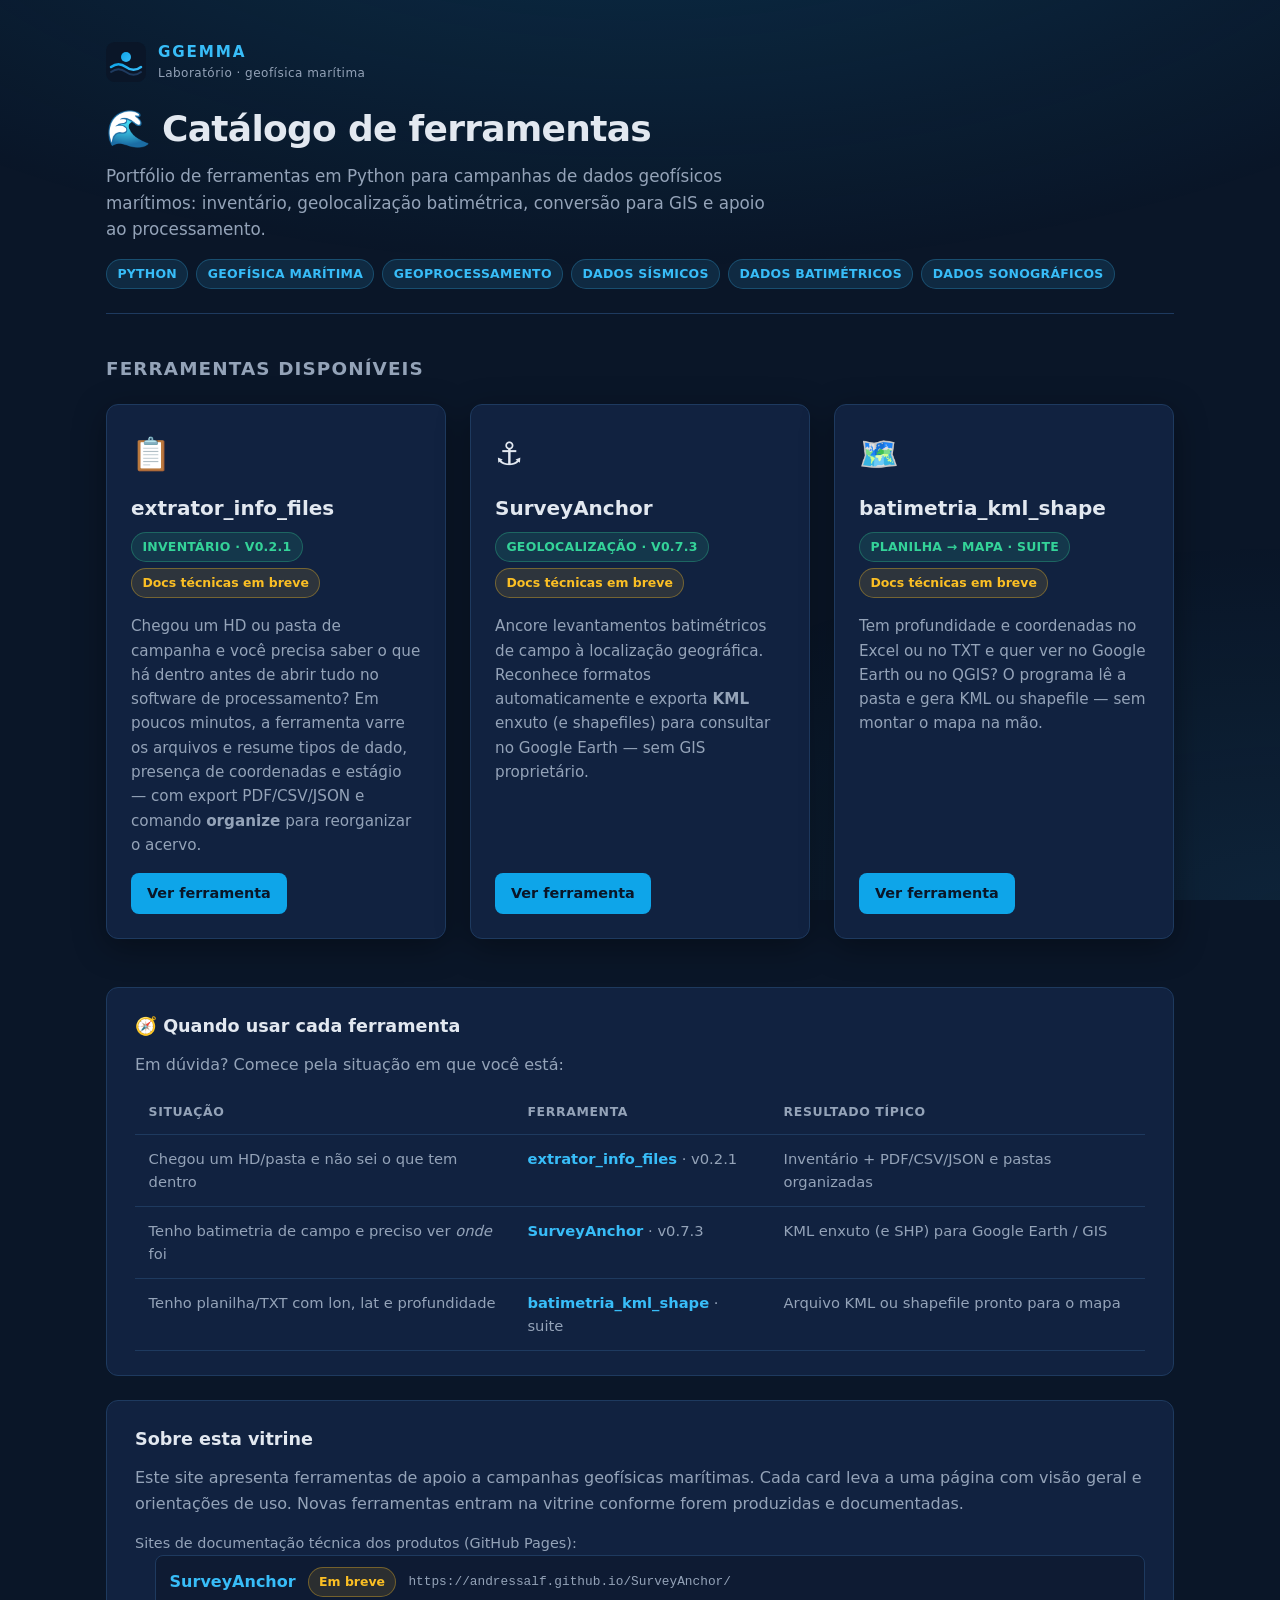
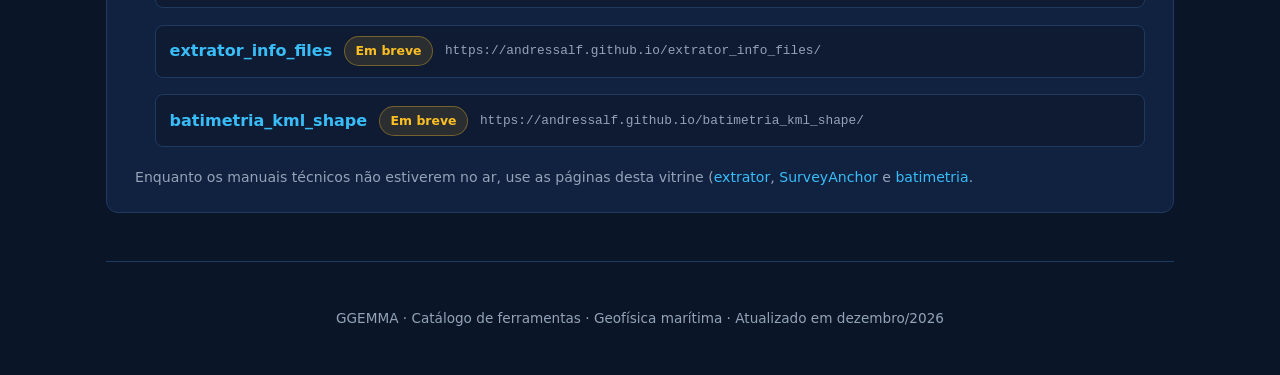
==== docs/index.html @ 1e9aba33 "implementação de prioridades" ====
<!DOCTYPE html>
<html lang="pt-BR">
<head>
  <meta charset="UTF-8">
  <meta name="viewport" content="width=device-width, initial-scale=1.0">
  <meta name="description" content="GGEMMA — catálogo de ferramentas Python para geofísica e batimetria marítima.">
  <title>GGEMMA — Catálogo de ferramentas</title>
  <link rel="icon" href="assets/favicon.svg" type="image/svg+xml">
  <meta property="og:type" content="website">
  <meta property="og:locale" content="pt_BR">
  <meta property="og:title" content="GGEMMA — Catálogo de ferramentas">
  <meta property="og:description" content="Vitrine de ferramentas Python do laboratório GGEMMA para inventário, batimetria e geoprocessamento marítimo.">
  <meta property="og:url" content="https://andressalf.github.io/ggemma_projects/">
  <meta property="og:image" content="https://andressalf.github.io/ggemma_projects/assets/og-card.svg">
  <meta name="twitter:card" content="summary_large_image">
  <link rel="stylesheet" href="assets/style.css">
</head>
<body>
  <div class="container">
    <header class="site-header">
      <div class="brand-row">
        <img class="brand-mark" src="assets/favicon.svg" alt="" width="40" height="40">
        <p class="brand-label">GGEMMA<span>Laboratório · geofísica marítima</span></p>
      </div>
      <h1>🌊 Catálogo de ferramentas</h1>
      <p class="tagline">
        Portfólio de ferramentas em Python para campanhas de dados geofísicos marítimos:
        inventário, geolocalização batimétrica, conversão para GIS e apoio ao processamento.
      </p>
      <div class="badge-row">
        <span class="badge">Python</span>
        <span class="badge">Geofísica marítima</span>
        <span class="badge">Geoprocessamento</span>
        <span class="badge">Dados Sísmicos</span>
        <span class="badge">Dados Batimétricos</span>
        <span class="badge">Dados Sonográficos</span>
      </div>
    </header>

    <main>
      <h2 class="section-title">Ferramentas disponíveis</h2>

      <div class="product-grid">
        <article class="product-card">
          <div class="icon">📋</div>
          <h2>extrator_info_files</h2>
          <div class="meta">
            <span class="badge live">Inventário · v0.2.1</span>
            <span class="badge soon">Docs técnicas em breve</span>
          </div>
          <p>
            Chegou um HD ou pasta de campanha e você precisa saber o que há dentro
            antes de abrir tudo no software de processamento? Em poucos minutos, a
            ferramenta varre os arquivos e resume tipos de dado, presença de
            coordenadas e estágio — com export PDF/CSV/JSON e comando
            <strong>organize</strong> para reorganizar o acervo.
          </p>
          <div class="card-actions">
            <a class="btn btn-primary" href="extrator.html">Ver ferramenta</a>
          </div>
        </article>

        <article class="product-card">
          <div class="icon">⚓</div>
          <h2>SurveyAnchor</h2>
          <div class="meta">
            <span class="badge live">Geolocalização · v0.7.3</span>
            <span class="badge soon">Docs técnicas em breve</span>
          </div>
          <p>
            Ancore levantamentos batimétricos de campo à localização geográfica.
            Reconhece formatos automaticamente e exporta <strong>KML</strong> enxuto
            (e shapefiles) para consultar no Google Earth — sem GIS proprietário.
          </p>
          <div class="card-actions">
            <a class="btn btn-primary" href="surveyanchor.html">Ver ferramenta</a>
          </div>
        </article>

        <article class="product-card">
          <div class="icon">🗺️</div>
          <h2>batimetria_kml_shape</h2>
          <div class="meta">
            <span class="badge live">Planilha → mapa · suite</span>
            <span class="badge soon">Docs técnicas em breve</span>
          </div>
          <p>
            Tem profundidade e coordenadas no Excel ou no TXT e quer ver no Google Earth
            ou no QGIS? O programa lê a pasta e gera KML ou shapefile — sem montar o
            mapa na mão.
          </p>
          <div class="card-actions">
            <a class="btn btn-primary" href="batimetria.html">Ver ferramenta</a>
          </div>
        </article>
      </div>

      <section class="content-block">
        <h2>🧭 Quando usar cada ferramenta</h2>
        <p style="margin: 0; color: var(--text-muted);">
          Em dúvida? Comece pela situação em que você está:
        </p>
        <div class="guide-table-wrap">
          <table class="guide-table">
            <thead>
              <tr>
                <th>Situação</th>
                <th>Ferramenta</th>
                <th>Resultado típico</th>
              </tr>
            </thead>
            <tbody>
              <tr>
                <td>Chegou um HD/pasta e não sei o que tem dentro</td>
                <td><strong><a href="extrator.html">extrator_info_files</a></strong> · v0.2.1</td>
                <td>Inventário + PDF/CSV/JSON e pastas organizadas</td>
              </tr>
              <tr>
                <td>Tenho batimetria de campo e preciso ver <em>onde</em> foi</td>
                <td><strong><a href="surveyanchor.html">SurveyAnchor</a></strong> · v0.7.3</td>
                <td>KML enxuto (e SHP) para Google Earth / GIS</td>
              </tr>
              <tr>
                <td>Tenho planilha/TXT com lon, lat e profundidade</td>
                <td><strong><a href="batimetria.html">batimetria_kml_shape</a></strong> · suite</td>
                <td>Arquivo KML ou shapefile pronto para o mapa</td>
              </tr>
            </tbody>
          </table>
        </div>
      </section>

      <section class="content-block">
        <h2>Sobre esta vitrine</h2>
        <p style="margin: 0; color: var(--text-muted);">
          Este site apresenta ferramentas de apoio a campanhas geofísicas marítimas.
          Cada card leva a uma página com visão geral e orientações de uso.
          Novas ferramentas entram na vitrine conforme forem produzidas e documentadas.
        </p>
        <p style="margin: 1rem 0 0; color: var(--text-muted); font-size: 0.9rem;">
          Sites de documentação técnica dos produtos (GitHub Pages):
        </p>
        <ul class="doc-links">
          <li>
            <a href="surveyanchor.html">SurveyAnchor</a>
            <span class="badge soon">Em breve</span>
            <span class="doc-url">https://andressalf.github.io/SurveyAnchor/</span>
          </li>
          <li>
            <a href="extrator.html">extrator_info_files</a>
            <span class="badge soon">Em breve</span>
            <span class="doc-url">https://andressalf.github.io/extrator_info_files/</span>
          </li>
          <li>
            <a href="batimetria.html">batimetria_kml_shape</a>
            <span class="badge soon">Em breve</span>
            <span class="doc-url">https://andressalf.github.io/batimetria_kml_shape/</span>
          </li>
        </ul>
        <p class="note-soon">
          Enquanto os manuais técnicos não estiverem no ar, use as páginas desta vitrine
          (<a href="extrator.html">extrator</a>,
          <a href="surveyanchor.html">SurveyAnchor</a> e
          <a href="batimetria.html">batimetria</a>.
        </p>
      </section>
    </main>

    <footer class="site-footer">
      <p>GGEMMA · Catálogo de ferramentas · Geofísica marítima · Atualizado em <time id="last-update"></time></p>
    </footer>
  </div>
  <script src="assets/last-update.js"></script>
</body>
</html>
---- docs/assets/style.css ----
:root {
  --bg-deep: #0a1628;
  --bg-card: #112240;
  --bg-card-hover: #1a3358;
  --accent: #38bdf8;
  --accent-soft: #0ea5e9;
  --text: #e2e8f0;
  --text-muted: #94a3b8;
  --border: #1e3a5f;
  --success: #34d399;
  --radius: 12px;
  --shadow: 0 8px 32px rgba(0, 0, 0, 0.35);
  --font: "Segoe UI", system-ui, -apple-system, sans-serif;
}

*,
*::before,
*::after {
  box-sizing: border-box;
}

html {
  scroll-behavior: smooth;
}

body {
  margin: 0;
  font-family: var(--font);
  background: var(--bg-deep);
  color: var(--text);
  line-height: 1.6;
  min-height: 100vh;
}

body::before {
  content: "";
  position: fixed;
  inset: 0;
  background:
    radial-gradient(ellipse 80% 50% at 50% -20%, rgba(14, 165, 233, 0.18), transparent),
    radial-gradient(ellipse 60% 40% at 100% 100%, rgba(56, 189, 248, 0.08), transparent);
  pointer-events: none;
  z-index: -1;
}

a {
  color: var(--accent);
  text-decoration: none;
}

a:hover {
  text-decoration: underline;
}

.container {
  width: min(1100px, 92vw);
  margin: 0 auto;
  padding: 0 1rem;
}

.site-header {
  padding: 2.5rem 0 1.5rem;
  border-bottom: 1px solid var(--border);
  margin-bottom: 2.5rem;
}

.brand-row {
  display: flex;
  align-items: center;
  gap: 0.75rem;
  margin-bottom: 1rem;
}

.brand-mark {
  width: 2.5rem;
  height: 2.5rem;
  flex-shrink: 0;
}

.brand-label {
  margin: 0;
  font-size: 0.95rem;
  font-weight: 700;
  letter-spacing: 0.12em;
  text-transform: uppercase;
  color: var(--accent);
}

.brand-label span {
  display: block;
  font-size: 0.75rem;
  font-weight: 500;
  letter-spacing: 0.04em;
  text-transform: none;
  color: var(--text-muted);
}

.site-header h1 {
  margin: 0 0 0.35rem;
  font-size: clamp(1.75rem, 4vw, 2.25rem);
  font-weight: 700;
  letter-spacing: -0.02em;
}

.site-header .tagline {
  margin: 0;
  color: var(--text-muted);
  font-size: 1.05rem;
  max-width: 42rem;
}

.cta-row {
  display: flex;
  flex-wrap: wrap;
  gap: 0.6rem;
  margin-top: 1rem;
}

.btn-disabled,
a.btn-disabled {
  background: rgba(148, 163, 184, 0.12);
  color: var(--text-muted);
  border: 1px solid var(--border);
  cursor: not-allowed;
  pointer-events: none;
  text-decoration: none;
}

.btn-disabled:hover,
a.btn-disabled:hover {
  transform: none;
  text-decoration: none;
  background: rgba(148, 163, 184, 0.12);
}

.badge-row {
  display: flex;
  flex-wrap: wrap;
  gap: 0.5rem;
  margin-top: 1rem;
}

.badge {
  display: inline-block;
  padding: 0.25rem 0.65rem;
  border-radius: 999px;
  font-size: 0.78rem;
  font-weight: 600;
  letter-spacing: 0.02em;
  text-transform: uppercase;
  background: rgba(56, 189, 248, 0.12);
  color: var(--accent);
  border: 1px solid rgba(56, 189, 248, 0.25);
}

.badge.live {
  background: rgba(52, 211, 153, 0.12);
  color: var(--success);
  border-color: rgba(52, 211, 153, 0.3);
}

.badge.local {
  background: rgba(148, 163, 184, 0.12);
  color: var(--text-muted);
  border-color: rgba(148, 163, 184, 0.25);
}

.badge.soon {
  background: rgba(251, 191, 36, 0.12);
  color: #fbbf24;
  border-color: rgba(251, 191, 36, 0.35);
  text-transform: none;
  letter-spacing: 0;
}

.guide-table-wrap {
  overflow-x: auto;
  margin-top: 0.75rem;
}

.guide-table {
  width: 100%;
  border-collapse: collapse;
  font-size: 0.92rem;
}

.guide-table th,
.guide-table td {
  text-align: left;
  padding: 0.75rem 0.85rem;
  border-bottom: 1px solid var(--border);
  vertical-align: top;
}

.guide-table th {
  color: var(--text-muted);
  font-size: 0.78rem;
  text-transform: uppercase;
  letter-spacing: 0.05em;
  font-weight: 600;
}

.guide-table td {
  color: var(--text-muted);
}

.guide-table td strong {
  color: var(--text);
}

.doc-links {
  list-style: none;
  padding: 0;
  margin: 0.75rem 0 0;
  display: grid;
  gap: 0.65rem;
}

.doc-links li {
  display: flex;
  flex-wrap: wrap;
  align-items: center;
  gap: 0.5rem 0.75rem;
  margin: 0;
  padding: 0.65rem 0.85rem;
  background: rgba(0, 0, 0, 0.2);
  border: 1px solid var(--border);
  border-radius: 8px;
}

.doc-links a {
  font-weight: 600;
}

.doc-url {
  font-family: "Cascadia Code", "Consolas", monospace;
  font-size: 0.8rem;
  color: var(--text-muted);
  word-break: break-all;
}

.doc-links .doc-url {
  font-size: 0.8rem;
}

.note-soon {
  margin: 0.75rem 0 0;
  font-size: 0.88rem;
  color: var(--text-muted);
}

.demo-flow {
  width: 100%;
  min-width: 0;
  height: auto;
}

.section-title {
  font-size: 1.15rem;
  font-weight: 600;
  margin: 0 0 1.25rem;
  color: var(--text-muted);
  text-transform: uppercase;
  letter-spacing: 0.06em;
}

.product-grid {
  display: grid;
  grid-template-columns: repeat(auto-fit, minmax(300px, 1fr));
  gap: 1.5rem;
  margin-bottom: 3rem;
}

.product-card {
  background: var(--bg-card);
  border: 1px solid var(--border);
  border-radius: var(--radius);
  padding: 1.5rem;
  box-shadow: var(--shadow);
  transition: transform 0.2s, background 0.2s, border-color 0.2s;
  display: flex;
  flex-direction: column;
}

.product-card:hover {
  transform: translateY(-3px);
  background: var(--bg-card-hover);
  border-color: rgba(56, 189, 248, 0.35);
}

.product-card .icon {
  font-size: 2rem;
  margin-bottom: 0.75rem;
}

.product-card h2 {
  margin: 0 0 0.5rem;
  font-size: 1.25rem;
}

.product-card p {
  margin: 0 0 1rem;
  color: var(--text-muted);
  flex: 1;
  font-size: 0.95rem;
}

.product-card .meta {
  display: flex;
  flex-wrap: wrap;
  gap: 0.4rem;
  margin-bottom: 1rem;
}

.btn {
  display: inline-flex;
  align-items: center;
  gap: 0.4rem;
  padding: 0.55rem 1rem;
  border-radius: 8px;
  font-weight: 600;
  font-size: 0.9rem;
  border: none;
  cursor: pointer;
  text-decoration: none;
  transition: background 0.2s, transform 0.15s;
}

.btn-primary {
  background: var(--accent-soft);
  color: #0a1628;
}

.btn-primary:hover {
  background: var(--accent);
  text-decoration: none;
  transform: translateY(-1px);
}

.btn-ghost {
  background: transparent;
  color: var(--accent);
  border: 1px solid var(--border);
}

.btn-ghost:hover {
  background: rgba(56, 189, 248, 0.08);
  text-decoration: none;
}

.card-actions {
  display: flex;
  flex-wrap: wrap;
  gap: 0.6rem;
}

.breadcrumb {
  font-size: 0.85rem;
  color: var(--text-muted);
  margin-bottom: 1.5rem;
}

.breadcrumb a {
  color: var(--text-muted);
}

.breadcrumb a:hover {
  color: var(--accent);
}

.product-hero {
  margin-bottom: 2rem;
}

.product-hero h1 {
  margin: 0 0 0.5rem;
  font-size: clamp(1.6rem, 3.5vw, 2rem);
}

.product-hero .lead {
  font-size: 1.1rem;
  color: var(--text-muted);
  max-width: 40rem;
  margin: 0 0 1rem;
}

.content-block {
  background: var(--bg-card);
  border: 1px solid var(--border);
  border-radius: var(--radius);
  padding: 1.5rem 1.75rem;
  margin-bottom: 1.5rem;
}

.content-block h2 {
  margin: 0 0 0.75rem;
  font-size: 1.1rem;
}

.content-block ul {
  margin: 0;
  padding-left: 1.25rem;
  color: var(--text-muted);
}

.content-block li {
  margin-bottom: 0.4rem;
}

.content-block li strong {
  color: var(--text);
}

.feature-grid {
  display: grid;
  grid-template-columns: repeat(auto-fit, minmax(220px, 1fr));
  gap: 1rem;
  margin-top: 1rem;
}

.feature {
  padding: 1rem;
  background: rgba(0, 0, 0, 0.2);
  border-radius: 8px;
  border: 1px solid var(--border);
}

.feature h3 {
  margin: 0 0 0.35rem;
  font-size: 0.95rem;
}

.feature p {
  margin: 0;
  font-size: 0.85rem;
  color: var(--text-muted);
}

.demo-image-wrap {
  margin-top: 1rem;
  overflow-x: auto;
  border-radius: 8px;
  border: 1px solid var(--border);
  background: #1a1a1a;
}

.demo-image {
  display: block;
  width: 100%;
  min-width: 640px;
  height: auto;
  border: none;
  margin: 0;
  border-radius: 0;
}

code,
pre {
  font-family: "Cascadia Code", "Consolas", monospace;
  font-size: 0.85rem;
}

pre {
  background: rgba(0, 0, 0, 0.35);
  border: 1px solid var(--border);
  border-radius: 8px;
  padding: 1rem;
  overflow-x: auto;
  color: #cbd5e1;
}

.tool-list {
  list-style: none;
  padding: 0;
  margin: 0;
}

.tool-list li {
  padding: 0.85rem 0;
  border-bottom: 1px solid var(--border);
  display: grid;
  gap: 0.25rem;
}

.tool-list li:last-child {
  border-bottom: none;
}

.tool-list .tool-name {
  font-weight: 600;
  color: var(--text);
}

.tool-list .tool-version {
  font-size: 0.8rem;
  color: var(--accent);
}

.tool-list .tool-desc {
  font-size: 0.9rem;
  color: var(--text-muted);
}

.site-footer {
  margin-top: 3rem;
  padding: 2rem 0;
  border-top: 1px solid var(--border);
  color: var(--text-muted);
  font-size: 0.85rem;
  text-align: center;
}

@media (max-width: 600px) {
  .site-header {
    padding-top: 1.75rem;
  }

  .product-card {
    padding: 1.25rem;
  }
}
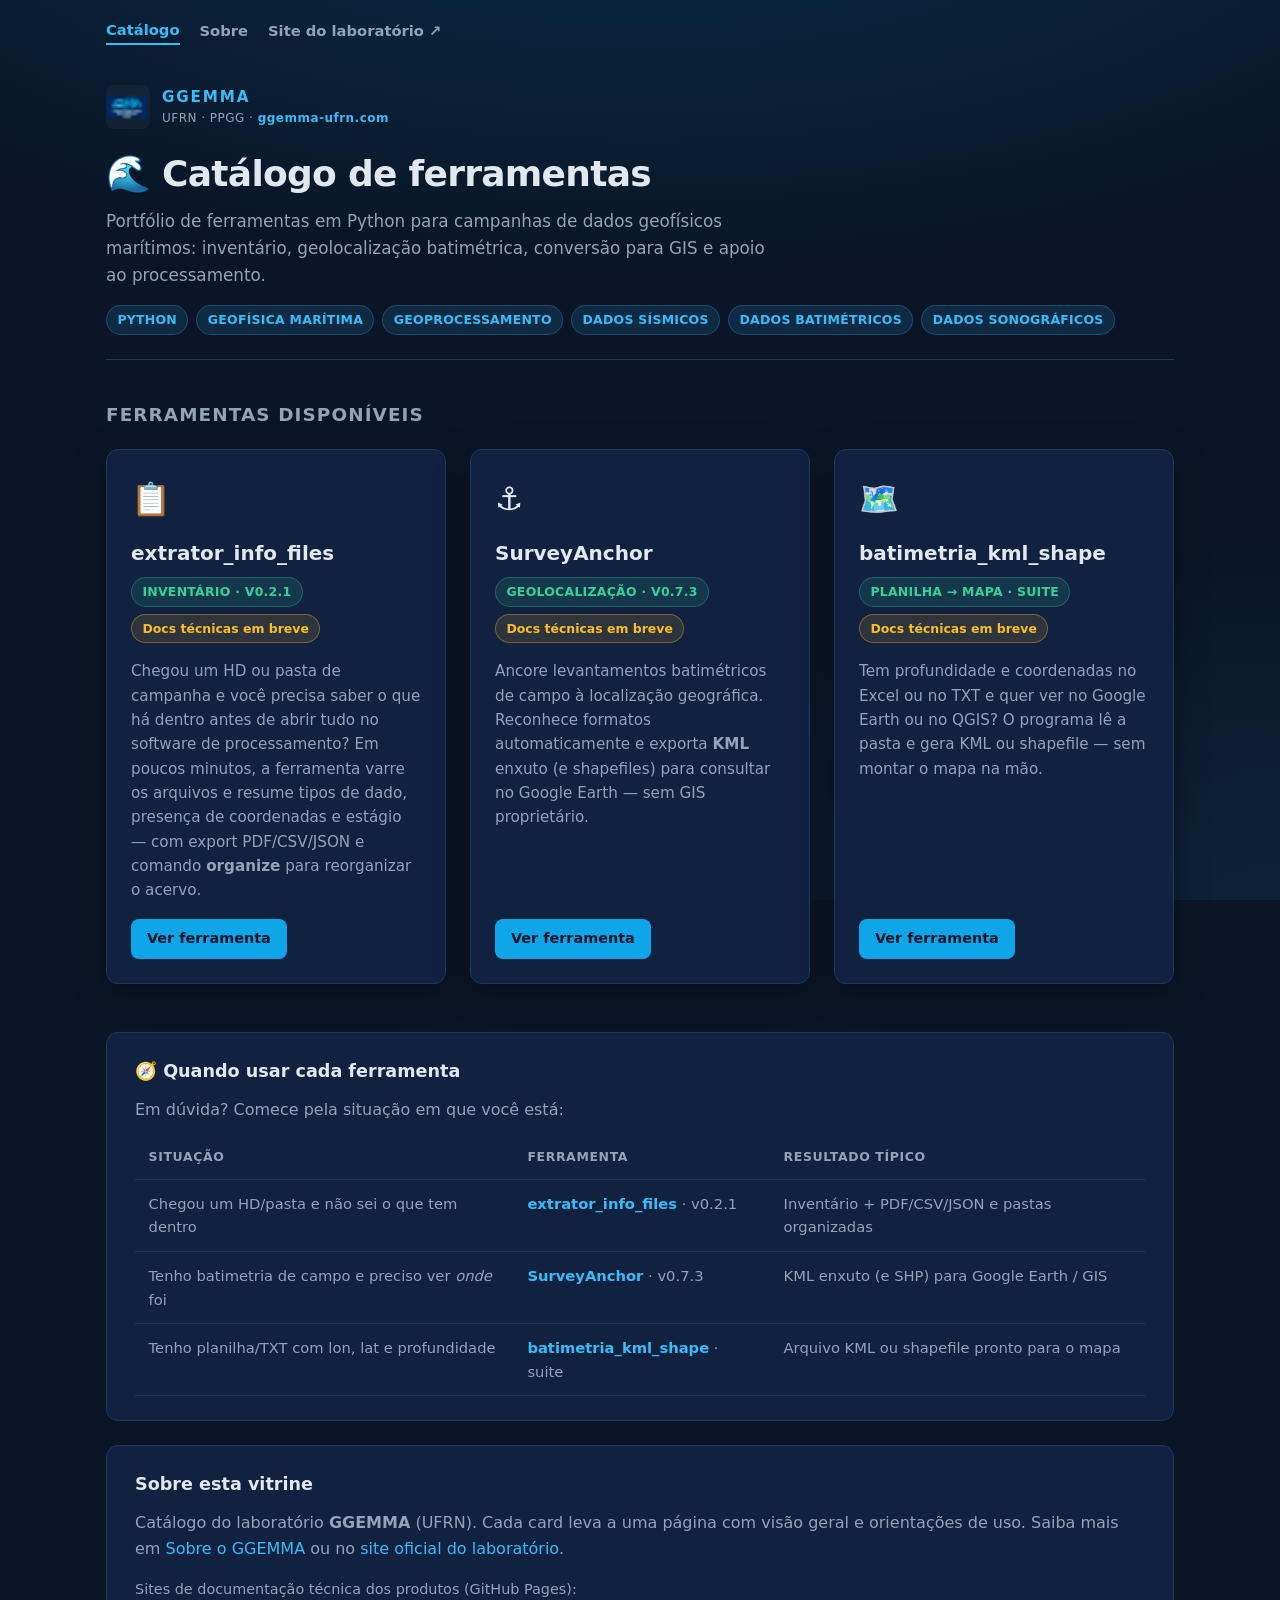
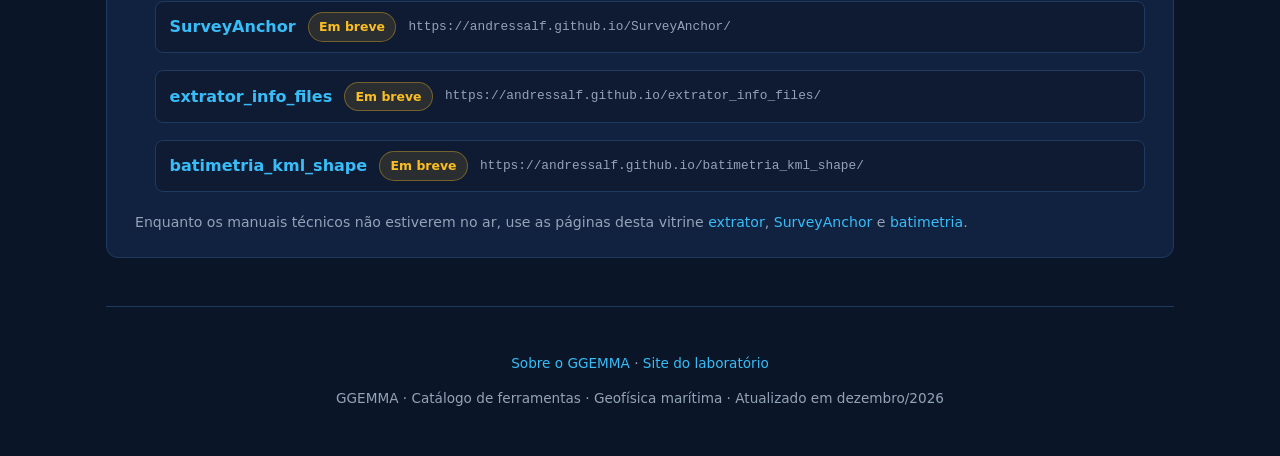
==== commit 61148289: "favicon ggemma" ====
--- a/docs/index.html
+++ b/docs/index.html
@@ -17,10 +17,19 @@
 </head>
 <body>
   <div class="container">
+    <nav class="site-nav" aria-label="Principal">
+      <a class="is-active" href="index.html">Catálogo</a>
+      <a href="sobre.html">Sobre</a>
+      <a href="https://www.ggemma-ufrn.com/" rel="noopener noreferrer" target="_blank">Site do laboratório ↗</a>
+    </nav>
+
     <header class="site-header">
       <div class="brand-row">
-        <img class="brand-mark" src="assets/favicon.svg" alt="" width="40" height="40">
-        <p class="brand-label">GGEMMA<span>Laboratório · geofísica marítima</span></p>
+        <img class="brand-mark" src="assets/favicon_ggemma_16x16.png" alt="Logo GGEMMA" width="40" height="40">
+        <p class="brand-label">
+          <a href="sobre.html" style="color: inherit; text-decoration: none;">GGEMMA</a>
+          <span>UFRN · PPGG · <a href="https://www.ggemma-ufrn.com/" rel="noopener noreferrer" target="_blank">ggemma-ufrn.com</a></span>
+        </p>
       </div>
       <h1>🌊 Catálogo de ferramentas</h1>
       <p class="tagline">
@@ -45,7 +54,7 @@
           <div class="icon">📋</div>
           <h2>extrator_info_files</h2>
           <div class="meta">
-            <span class="badge live">Inventário · v0.2.1</span>
+            <span class="badge live">Inventário · v<span data-version="extrator_info_files">0.2.1</span></span>
             <span class="badge soon">Docs técnicas em breve</span>
           </div>
           <p>
@@ -64,7 +73,7 @@
           <div class="icon">⚓</div>
           <h2>SurveyAnchor</h2>
           <div class="meta">
-            <span class="badge live">Geolocalização · v0.7.3</span>
+            <span class="badge live">Geolocalização · v<span data-version="surveyanchor">0.7.3</span></span>
             <span class="badge soon">Docs técnicas em breve</span>
           </div>
           <p>
@@ -81,7 +90,7 @@
           <div class="icon">🗺️</div>
           <h2>batimetria_kml_shape</h2>
           <div class="meta">
-            <span class="badge live">Planilha → mapa · suite</span>
+            <span class="badge live">Planilha → mapa · <span data-version="batimetria_kml_shape">suite</span></span>
             <span class="badge soon">Docs técnicas em breve</span>
           </div>
           <p>
@@ -112,17 +121,17 @@
             <tbody>
               <tr>
                 <td>Chegou um HD/pasta e não sei o que tem dentro</td>
-                <td><strong><a href="extrator.html">extrator_info_files</a></strong> · v0.2.1</td>
+                <td><strong><a href="extrator.html">extrator_info_files</a></strong> · v<span data-version="extrator_info_files">0.2.1</span></td>
                 <td>Inventário + PDF/CSV/JSON e pastas organizadas</td>
               </tr>
               <tr>
                 <td>Tenho batimetria de campo e preciso ver <em>onde</em> foi</td>
-                <td><strong><a href="surveyanchor.html">SurveyAnchor</a></strong> · v0.7.3</td>
+                <td><strong><a href="surveyanchor.html">SurveyAnchor</a></strong> · v<span data-version="surveyanchor">0.7.3</span></td>
                 <td>KML enxuto (e SHP) para Google Earth / GIS</td>
               </tr>
               <tr>
                 <td>Tenho planilha/TXT com lon, lat e profundidade</td>
-                <td><strong><a href="batimetria.html">batimetria_kml_shape</a></strong> · suite</td>
+                <td><strong><a href="batimetria.html">batimetria_kml_shape</a></strong> · <span data-version="batimetria_kml_shape">suite</span></td>
                 <td>Arquivo KML ou shapefile pronto para o mapa</td>
               </tr>
             </tbody>
@@ -133,9 +142,11 @@
       <section class="content-block">
         <h2>Sobre esta vitrine</h2>
         <p style="margin: 0; color: var(--text-muted);">
-          Este site apresenta ferramentas de apoio a campanhas geofísicas marítimas.
+          Catálogo do laboratório <strong>GGEMMA</strong> (UFRN).
           Cada card leva a uma página com visão geral e orientações de uso.
-          Novas ferramentas entram na vitrine conforme forem produzidas e documentadas.
+          Saiba mais em <a href="sobre.html">Sobre o GGEMMA</a>
+          ou no
+          <a href="https://www.ggemma-ufrn.com/" rel="noopener noreferrer" target="_blank">site oficial do laboratório</a>.
         </p>
         <p style="margin: 1rem 0 0; color: var(--text-muted); font-size: 0.9rem;">
           Sites de documentação técnica dos produtos (GitHub Pages):
@@ -159,7 +170,7 @@
         </ul>
         <p class="note-soon">
           Enquanto os manuais técnicos não estiverem no ar, use as páginas desta vitrine
-          (<a href="extrator.html">extrator</a>,
+          <a href="extrator.html">extrator</a>,
           <a href="surveyanchor.html">SurveyAnchor</a> e
           <a href="batimetria.html">batimetria</a>.
         </p>
@@ -167,6 +178,11 @@
     </main>
 
     <footer class="site-footer">
+      <p>
+        <a href="sobre.html">Sobre o GGEMMA</a>
+        ·
+        <a href="https://www.ggemma-ufrn.com/" rel="noopener noreferrer" target="_blank">Site do laboratório</a>
+      </p>
       <p>GGEMMA · Catálogo de ferramentas · Geofísica marítima · Atualizado em <time id="last-update"></time></p>
     </footer>
   </div>
--- a/docs/assets/style.css
+++ b/docs/assets/style.css
@@ -58,6 +58,32 @@
   padding: 0 1rem;
 }
 
+.site-nav {
+  display: flex;
+  flex-wrap: wrap;
+  gap: 0.35rem 1.25rem;
+  align-items: center;
+  padding: 1.1rem 0 0;
+  font-size: 0.92rem;
+}
+
+.site-nav a {
+  color: var(--text-muted);
+  font-weight: 600;
+  text-decoration: none;
+}
+
+.site-nav a:hover,
+.site-nav a.is-active {
+  color: var(--accent);
+  text-decoration: none;
+}
+
+.site-nav a.is-active {
+  border-bottom: 2px solid var(--accent);
+  padding-bottom: 0.1rem;
+}
+
 .site-header {
   padding: 2.5rem 0 1.5rem;
   border-bottom: 1px solid var(--border);
@@ -72,9 +98,12 @@
 }
 
 .brand-mark {
-  width: 2.5rem;
-  height: 2.5rem;
+  width: 2.75rem;
+  height: 2.75rem;
   flex-shrink: 0;
+  object-fit: contain;
+  border-radius: 8px;
+  background: rgba(255, 255, 255, 0.04);
 }
 
 .brand-label {
@@ -95,6 +124,11 @@
   color: var(--text-muted);
 }
 
+.brand-label span a {
+  color: var(--accent);
+  font-weight: 600;
+}
+
 .site-header h1 {
   margin: 0 0 0.35rem;
   font-size: clamp(1.75rem, 4vw, 2.25rem);
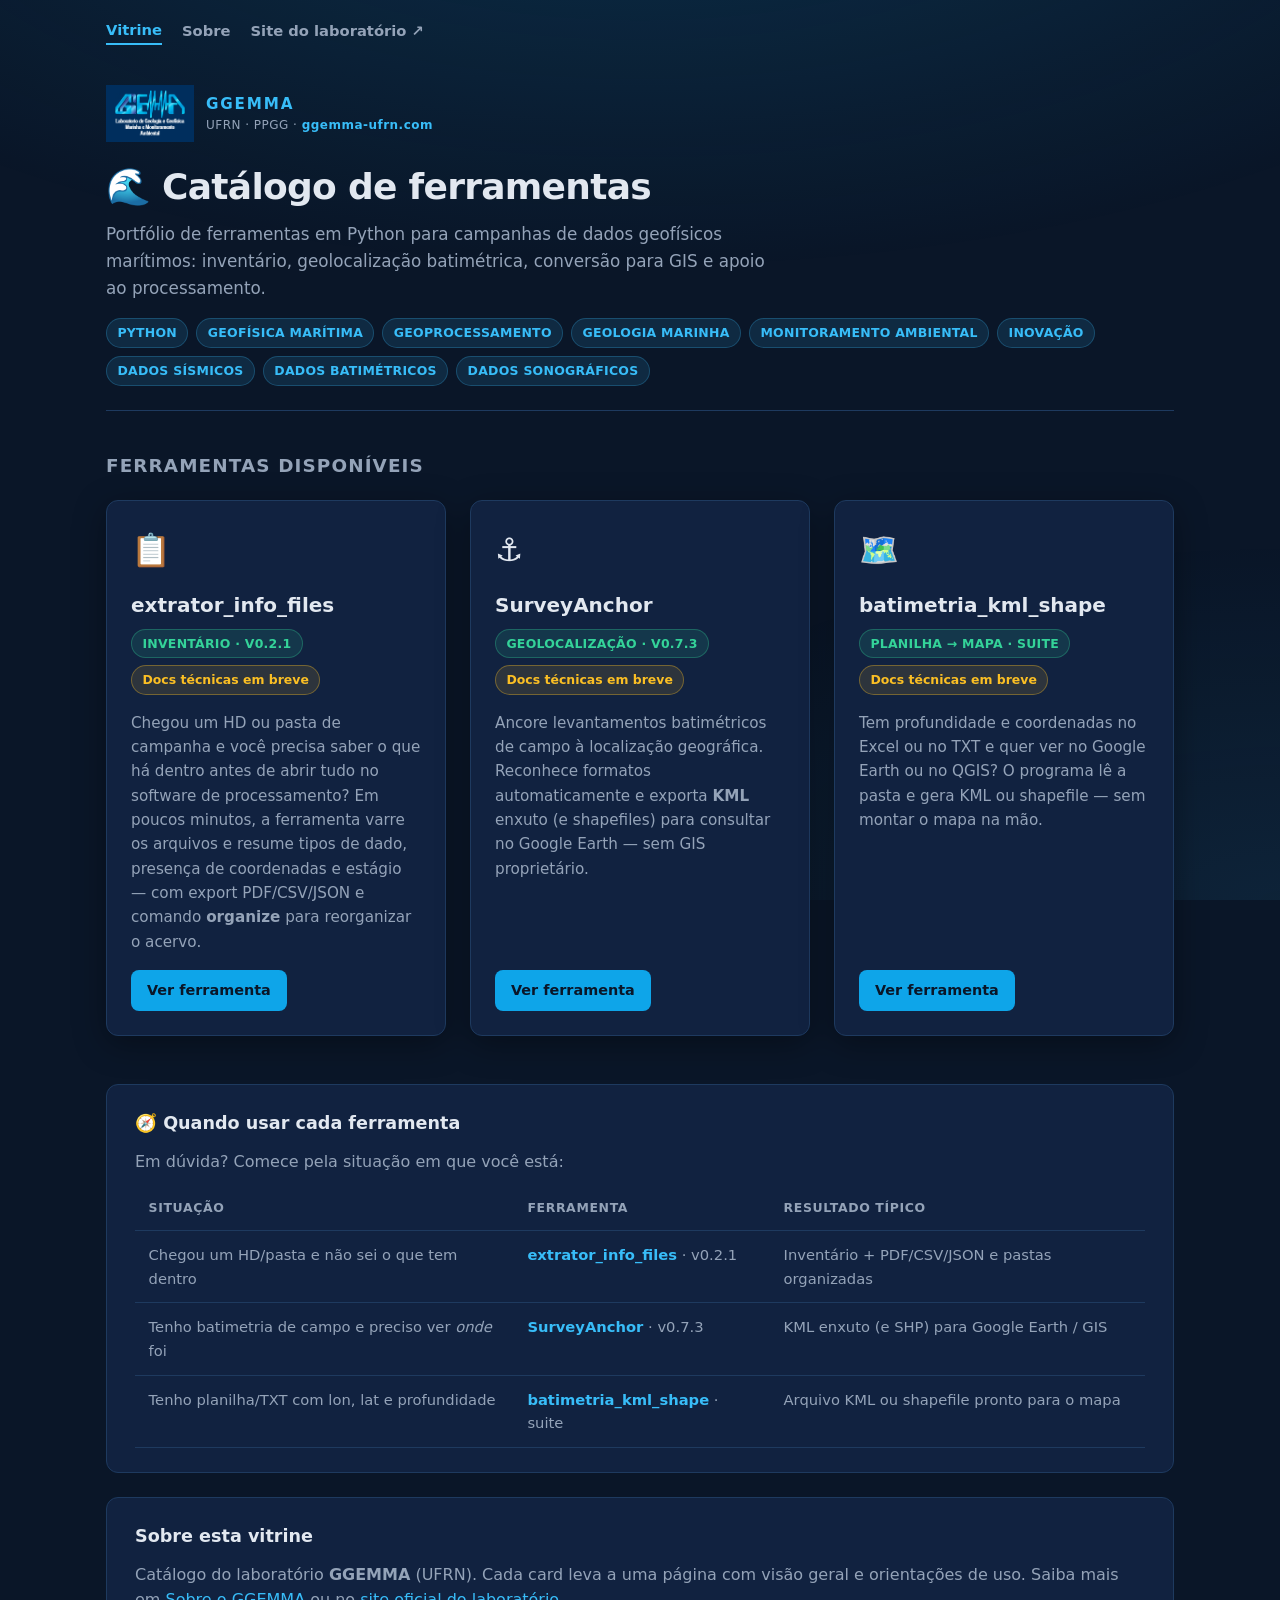
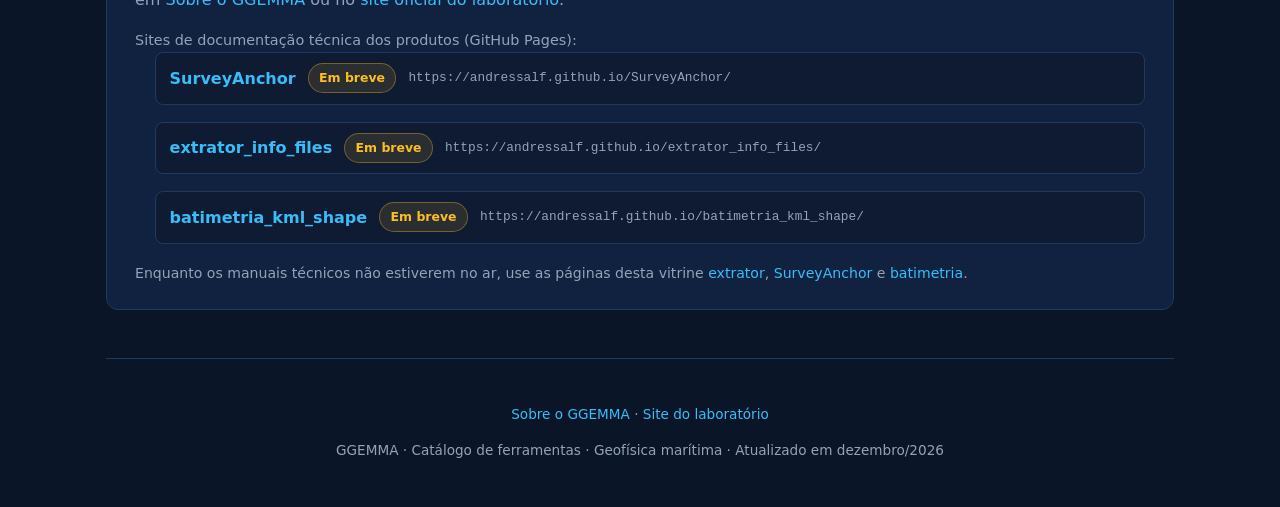
==== commit 89825893: "Reforca privacidade e troca favicon pelo logo GGEMMA. Ignora transcripts, scripts locais e assets ob" ====
--- a/docs/index.html
+++ b/docs/index.html
@@ -4,8 +4,10 @@
   <meta charset="UTF-8">
   <meta name="viewport" content="width=device-width, initial-scale=1.0">
   <meta name="description" content="GGEMMA — catálogo de ferramentas Python para geofísica e batimetria marítima.">
-  <title>GGEMMA — Catálogo de ferramentas</title>
-  <link rel="icon" href="assets/favicon.svg" type="image/svg+xml">
+  <title>GGEMMA — Vitrine de ferramentas</title>
+  <link rel="icon" href="assets/favicon.ico" sizes="any">
+  <link rel="icon" href="assets/favicon.png" type="image/png" sizes="64x64">
+  <link rel="apple-touch-icon" href="assets/apple-touch-icon.png">
   <meta property="og:type" content="website">
   <meta property="og:locale" content="pt_BR">
   <meta property="og:title" content="GGEMMA — Catálogo de ferramentas">
@@ -18,14 +20,14 @@
 <body>
   <div class="container">
     <nav class="site-nav" aria-label="Principal">
-      <a class="is-active" href="index.html">Catálogo</a>
+      <a class="is-active" href="index.html">Vitrine</a>
       <a href="sobre.html">Sobre</a>
       <a href="https://www.ggemma-ufrn.com/" rel="noopener noreferrer" target="_blank">Site do laboratório ↗</a>
     </nav>
 
     <header class="site-header">
       <div class="brand-row">
-        <img class="brand-mark" src="assets/favicon_ggemma_16x16.png" alt="Logo GGEMMA" width="40" height="40">
+        <img class="brand-mark" src="assets/logo_ggemma.png" alt="Logo GGEMMA" width="128" height="67">
         <p class="brand-label">
           <a href="sobre.html" style="color: inherit; text-decoration: none;">GGEMMA</a>
           <span>UFRN · PPGG · <a href="https://www.ggemma-ufrn.com/" rel="noopener noreferrer" target="_blank">ggemma-ufrn.com</a></span>
@@ -40,6 +42,9 @@
         <span class="badge">Python</span>
         <span class="badge">Geofísica marítima</span>
         <span class="badge">Geoprocessamento</span>
+        <span class="badge">Geologia Marinha</span>
+        <span class="badge">Monitoramento Ambiental</span>
+        <span class="badge">Inovação</span>
         <span class="badge">Dados Sísmicos</span>
         <span class="badge">Dados Batimétricos</span>
         <span class="badge">Dados Sonográficos</span>
--- a/docs/assets/style.css
+++ b/docs/assets/style.css
@@ -98,12 +98,10 @@
 }
 
 .brand-mark {
-  width: 2.75rem;
-  height: 2.75rem;
+  width: 5.5rem;
+  height: auto;
   flex-shrink: 0;
   object-fit: contain;
-  border-radius: 8px;
-  background: rgba(255, 255, 255, 0.04);
 }
 
 .brand-label {
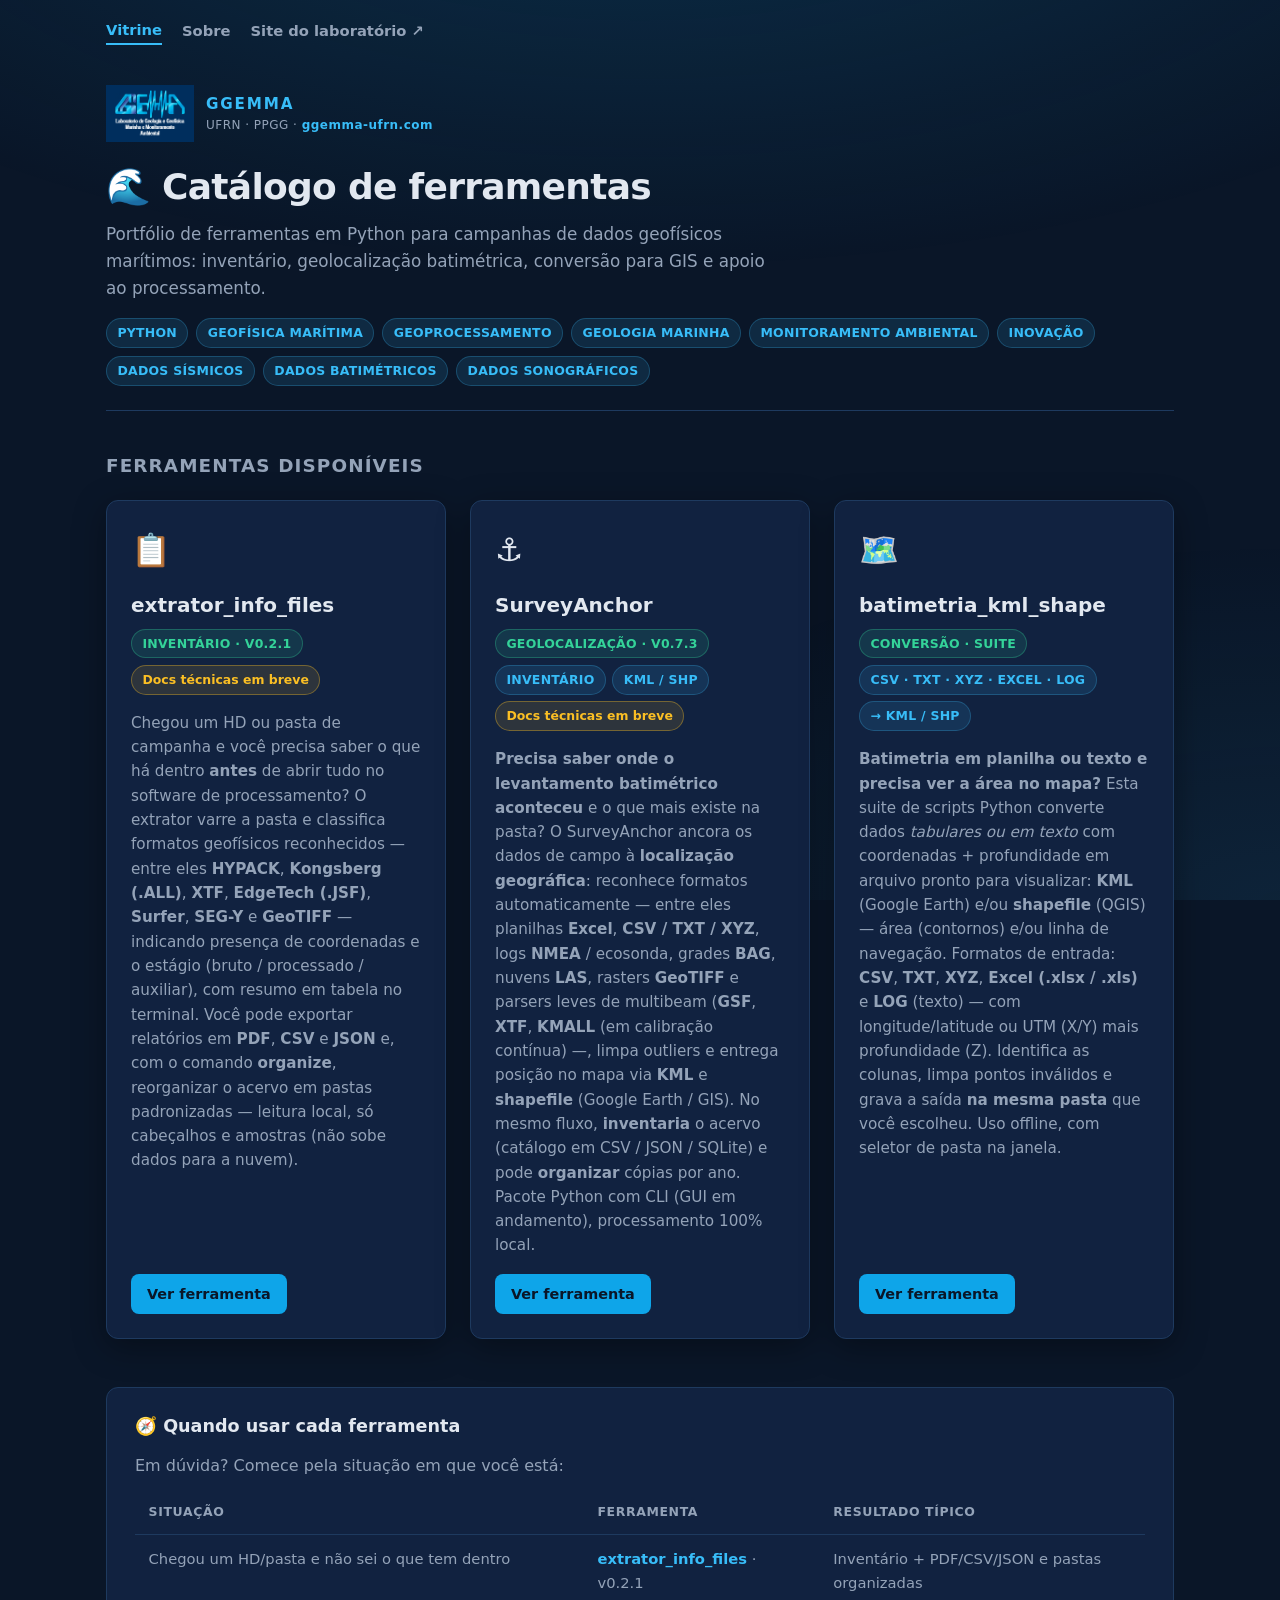
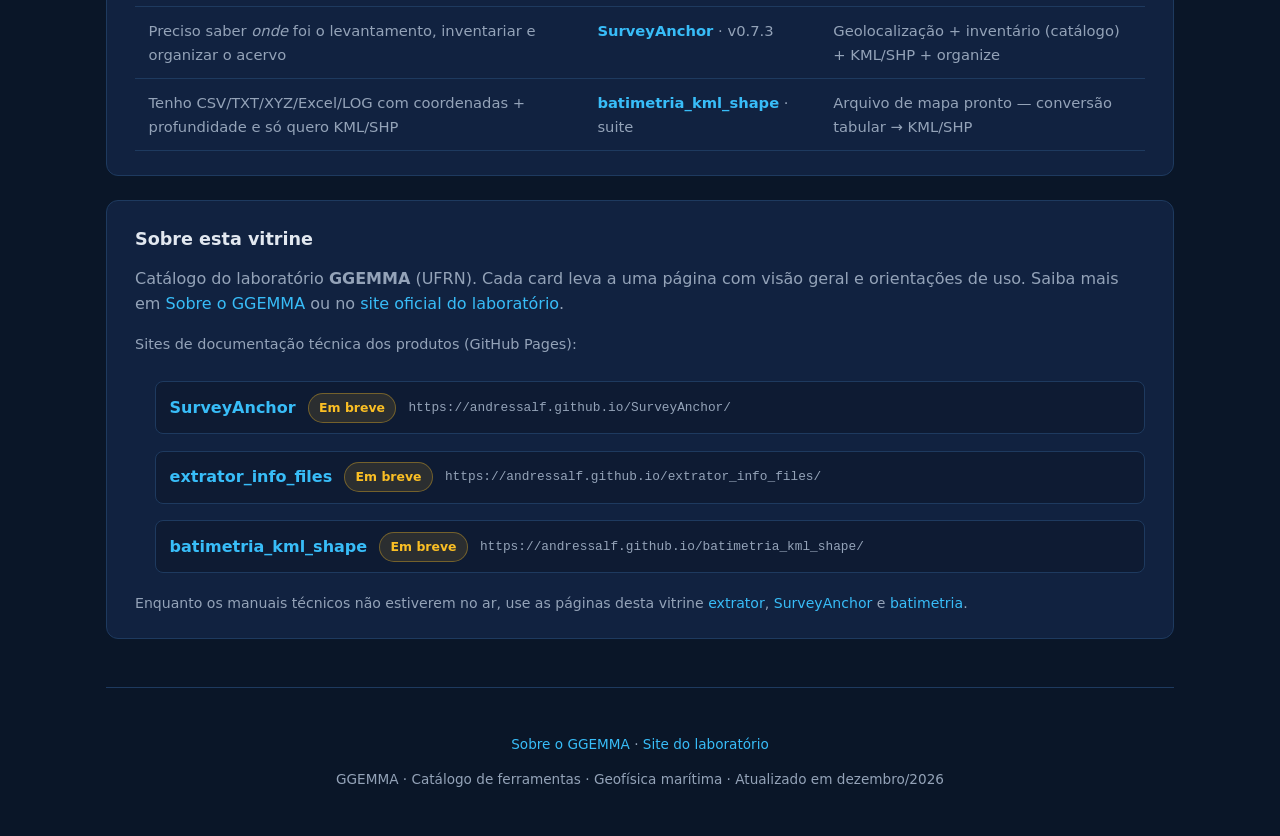
==== commit 3d726a98: "explicitando os cards" ====
--- a/docs/index.html
+++ b/docs/index.html
@@ -64,10 +64,16 @@
           </div>
           <p>
             Chegou um HD ou pasta de campanha e você precisa saber o que há dentro
-            antes de abrir tudo no software de processamento? Em poucos minutos, a
-            ferramenta varre os arquivos e resume tipos de dado, presença de
-            coordenadas e estágio — com export PDF/CSV/JSON e comando
-            <strong>organize</strong> para reorganizar o acervo.
+            <strong>antes</strong> de abrir tudo no software de processamento?
+            O extrator varre a pasta e classifica formatos geofísicos reconhecidos —
+            entre eles <strong>HYPACK</strong>, <strong>Kongsberg (.ALL)</strong>,
+            <strong>XTF</strong>, <strong>EdgeTech (.JSF)</strong>, <strong>Surfer</strong>,
+            <strong>SEG-Y</strong> e <strong>GeoTIFF</strong> — indicando presença de
+            coordenadas e o estágio (bruto / processado / auxiliar), com resumo em
+            tabela no terminal. Você pode exportar relatórios em <strong>PDF</strong>,
+            <strong>CSV</strong> e <strong>JSON</strong> e, com o comando
+            <strong>organize</strong>, reorganizar o acervo em pastas padronizadas —
+            leitura local, só cabeçalhos e amostras (não sobe dados para a nuvem).
           </p>
           <div class="card-actions">
             <a class="btn btn-primary" href="extrator.html">Ver ferramenta</a>
@@ -79,12 +85,24 @@
           <h2>SurveyAnchor</h2>
           <div class="meta">
             <span class="badge live">Geolocalização · v<span data-version="surveyanchor">0.7.3</span></span>
+            <span class="badge">Inventário</span>
+            <span class="badge">KML / SHP</span>
             <span class="badge soon">Docs técnicas em breve</span>
           </div>
           <p>
-            Ancore levantamentos batimétricos de campo à localização geográfica.
-            Reconhece formatos automaticamente e exporta <strong>KML</strong> enxuto
-            (e shapefiles) para consultar no Google Earth — sem GIS proprietário.
+            <strong>Precisa saber onde o levantamento batimétrico aconteceu</strong>
+            e o que mais existe na pasta? O SurveyAnchor ancora os dados de campo
+            à <strong>localização geográfica</strong>: reconhece formatos
+            automaticamente — entre eles planilhas <strong>Excel</strong>,
+            <strong>CSV / TXT / XYZ</strong>, logs <strong>NMEA</strong> / ecosonda,
+            grades <strong>BAG</strong>, nuvens <strong>LAS</strong>, rasters
+            <strong>GeoTIFF</strong> e parsers leves de multibeam
+            (<strong>GSF</strong>, <strong>XTF</strong>, <strong>KMALL</strong>
+            (em calibração contínua) —, limpa outliers e entrega posição no mapa via
+            <strong>KML</strong> e <strong>shapefile</strong> (Google Earth / GIS).
+            No mesmo fluxo, <strong>inventaria</strong> o acervo (catálogo em
+            CSV / JSON / SQLite) e pode <strong>organizar</strong> cópias por ano.
+            Pacote Python com CLI (GUI em andamento), processamento 100% local.
           </p>
           <div class="card-actions">
             <a class="btn btn-primary" href="surveyanchor.html">Ver ferramenta</a>
@@ -95,13 +113,22 @@
           <div class="icon">🗺️</div>
           <h2>batimetria_kml_shape</h2>
           <div class="meta">
-            <span class="badge live">Planilha → mapa · <span data-version="batimetria_kml_shape">suite</span></span>
-            <span class="badge soon">Docs técnicas em breve</span>
+            <span class="badge live">Conversão · <span data-version="batimetria_kml_shape">suite</span></span>
+            <span class="badge">CSV · TXT · XYZ · Excel · LOG</span>
+            <span class="badge">→ KML / SHP</span>
           </div>
           <p>
-            Tem profundidade e coordenadas no Excel ou no TXT e quer ver no Google Earth
-            ou no QGIS? O programa lê a pasta e gera KML ou shapefile — sem montar o
-            mapa na mão.
+            <strong>Batimetria em planilha ou texto e precisa ver a área no mapa?</strong>
+            Esta suite de scripts Python converte dados <em>tabulares ou em texto</em>
+            com coordenadas + profundidade em arquivo pronto para visualizar:
+            <strong>KML</strong> (Google Earth) e/ou <strong>shapefile</strong> (QGIS) —
+            área (contornos) e/ou linha de navegação. Formatos de entrada:
+            <strong>CSV</strong>, <strong>TXT</strong>, <strong>XYZ</strong>,
+            <strong>Excel (.xlsx / .xls)</strong> e <strong>LOG</strong> (texto) —
+            com longitude/latitude ou UTM (X/Y) mais profundidade (Z).
+            Identifica as colunas, limpa pontos inválidos e grava a saída
+            <strong>na mesma pasta</strong> que você escolheu. Uso offline,
+            com seletor de pasta na janela.
           </p>
           <div class="card-actions">
             <a class="btn btn-primary" href="batimetria.html">Ver ferramenta</a>
@@ -130,14 +157,14 @@
                 <td>Inventário + PDF/CSV/JSON e pastas organizadas</td>
               </tr>
               <tr>
-                <td>Tenho batimetria de campo e preciso ver <em>onde</em> foi</td>
+                <td>Preciso saber <em>onde</em> foi o levantamento, inventariar e organizar o acervo</td>
                 <td><strong><a href="surveyanchor.html">SurveyAnchor</a></strong> · v<span data-version="surveyanchor">0.7.3</span></td>
-                <td>KML enxuto (e SHP) para Google Earth / GIS</td>
-              </tr>
-              <tr>
-                <td>Tenho planilha/TXT com lon, lat e profundidade</td>
+                <td>Geolocalização + inventário (catálogo) + KML/SHP + organize</td>
+              </tr>
+              <tr>
+                <td>Tenho CSV/TXT/XYZ/Excel/LOG com coordenadas + profundidade e só quero KML/SHP</td>
                 <td><strong><a href="batimetria.html">batimetria_kml_shape</a></strong> · <span data-version="batimetria_kml_shape">suite</span></td>
-                <td>Arquivo KML ou shapefile pronto para o mapa</td>
+                <td>Arquivo de mapa pronto — conversão tabular → KML/SHP</td>
               </tr>
             </tbody>
           </table>
@@ -156,6 +183,7 @@
         <p style="margin: 1rem 0 0; color: var(--text-muted); font-size: 0.9rem;">
           Sites de documentação técnica dos produtos (GitHub Pages):
         </p>
+        <br>
         <ul class="doc-links">
           <li>
             <a href="surveyanchor.html">SurveyAnchor</a>
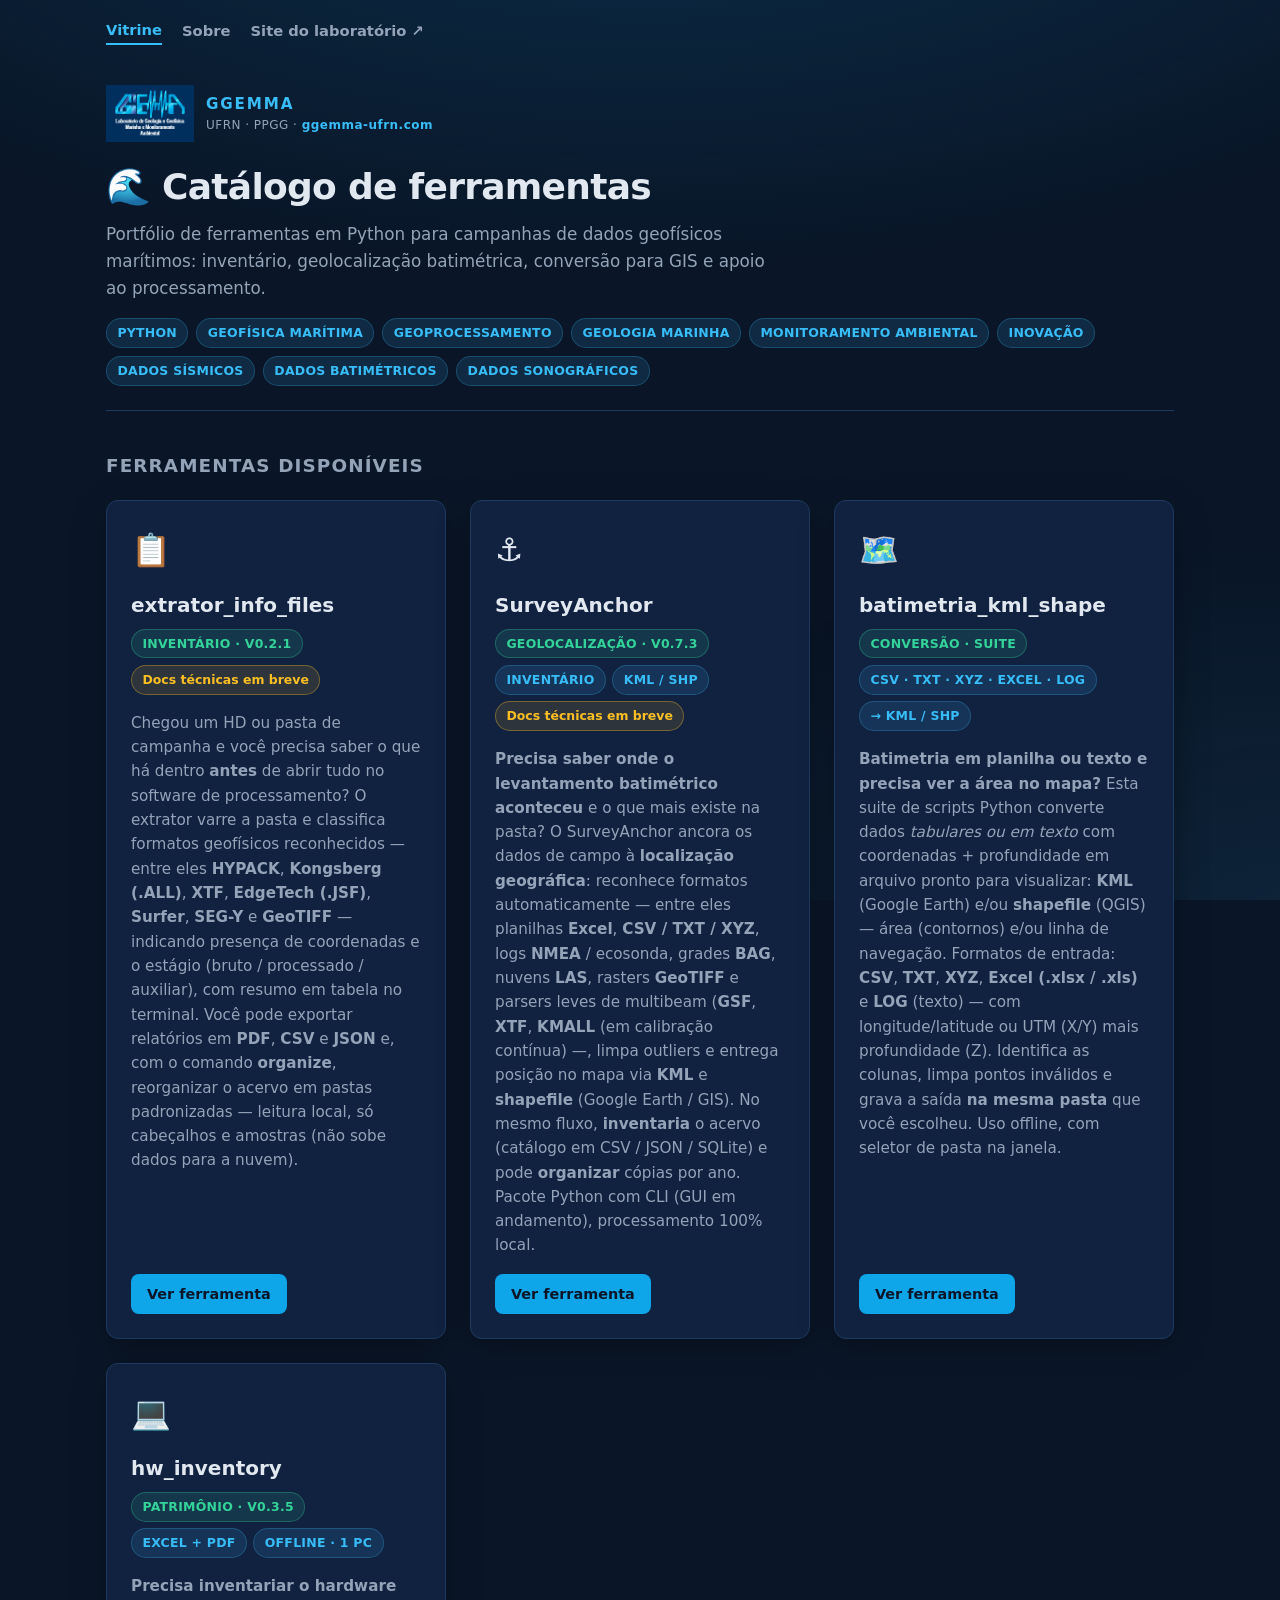
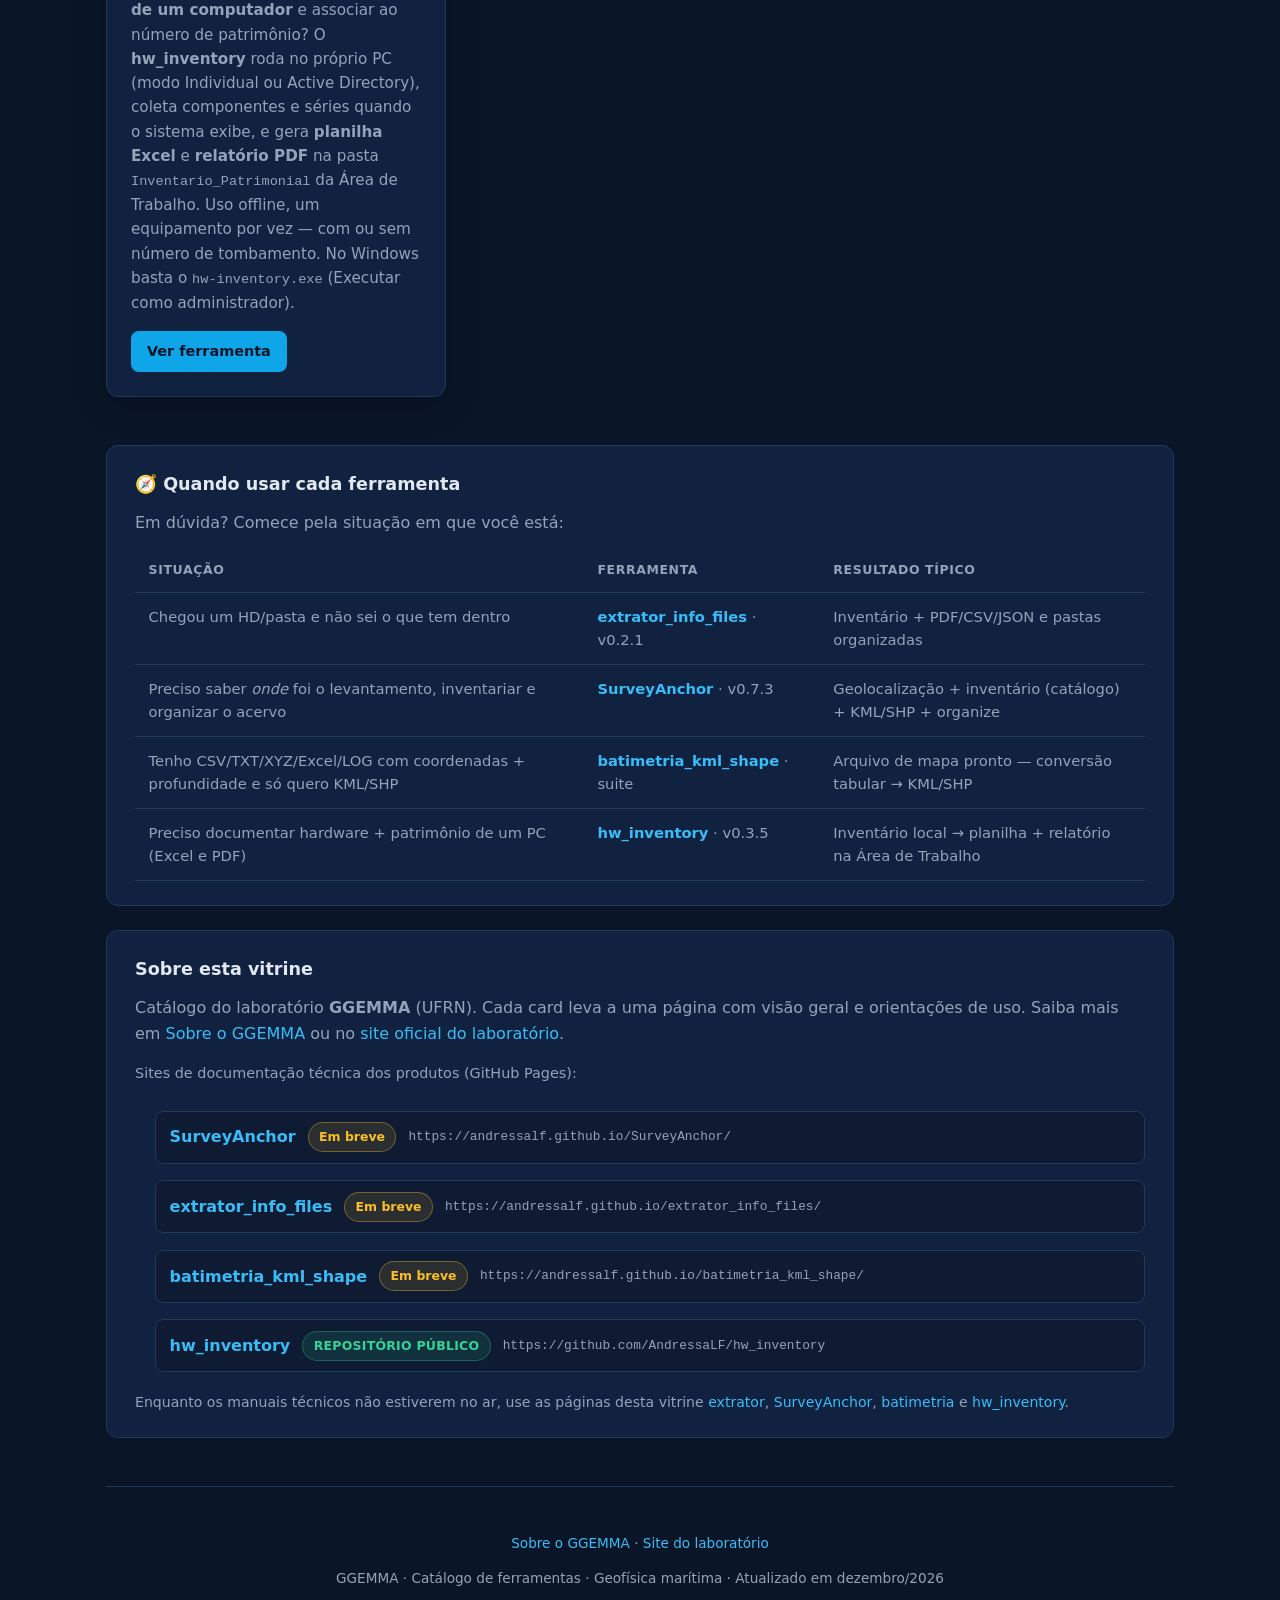
==== commit 4e0aa766: "Adiciona hw_inventory na vitrine GGEMMA" ====
--- a/docs/index.html
+++ b/docs/index.html
@@ -134,6 +134,29 @@
             <a class="btn btn-primary" href="batimetria.html">Ver ferramenta</a>
           </div>
         </article>
+
+        <article class="product-card">
+          <div class="icon">💻</div>
+          <h2>hw_inventory</h2>
+          <div class="meta">
+            <span class="badge live">Patrimônio · v<span data-version="hw_inventory">0.3.5</span></span>
+            <span class="badge">Excel + PDF</span>
+            <span class="badge">Offline · 1 PC</span>
+          </div>
+          <p>
+            <strong>Precisa inventariar o hardware de um computador</strong>
+            e associar ao número de patrimônio? O <strong>hw_inventory</strong>
+            roda no próprio PC (modo Individual ou Active Directory), coleta
+            componentes e séries quando o sistema exibe, e gera
+            <strong>planilha Excel</strong> e <strong>relatório PDF</strong>
+            na pasta <code>Inventario_Patrimonial</code> da Área de Trabalho.
+            Uso offline, um equipamento por vez — com ou sem número de tombamento.
+            No Windows basta o <code>hw-inventory.exe</code> (Executar como administrador).
+          </p>
+          <div class="card-actions">
+            <a class="btn btn-primary" href="hw_inventory.html">Ver ferramenta</a>
+          </div>
+        </article>
       </div>
 
       <section class="content-block">
@@ -165,6 +188,11 @@
                 <td>Tenho CSV/TXT/XYZ/Excel/LOG com coordenadas + profundidade e só quero KML/SHP</td>
                 <td><strong><a href="batimetria.html">batimetria_kml_shape</a></strong> · <span data-version="batimetria_kml_shape">suite</span></td>
                 <td>Arquivo de mapa pronto — conversão tabular → KML/SHP</td>
+              </tr>
+              <tr>
+                <td>Preciso documentar hardware + patrimônio de um PC (Excel e PDF)</td>
+                <td><strong><a href="hw_inventory.html">hw_inventory</a></strong> · v<span data-version="hw_inventory">0.3.5</span></td>
+                <td>Inventário local → planilha + relatório na Área de Trabalho</td>
               </tr>
             </tbody>
           </table>
@@ -200,12 +228,18 @@
             <span class="badge soon">Em breve</span>
             <span class="doc-url">https://andressalf.github.io/batimetria_kml_shape/</span>
           </li>
+          <li>
+            <a href="hw_inventory.html">hw_inventory</a>
+            <span class="badge live">Repositório público</span>
+            <span class="doc-url">https://github.com/AndressaLF/hw_inventory</span>
+          </li>
         </ul>
         <p class="note-soon">
           Enquanto os manuais técnicos não estiverem no ar, use as páginas desta vitrine
           <a href="extrator.html">extrator</a>,
-          <a href="surveyanchor.html">SurveyAnchor</a> e
-          <a href="batimetria.html">batimetria</a>.
+          <a href="surveyanchor.html">SurveyAnchor</a>,
+          <a href="batimetria.html">batimetria</a> e
+          <a href="hw_inventory.html">hw_inventory</a>.
         </p>
       </section>
     </main>
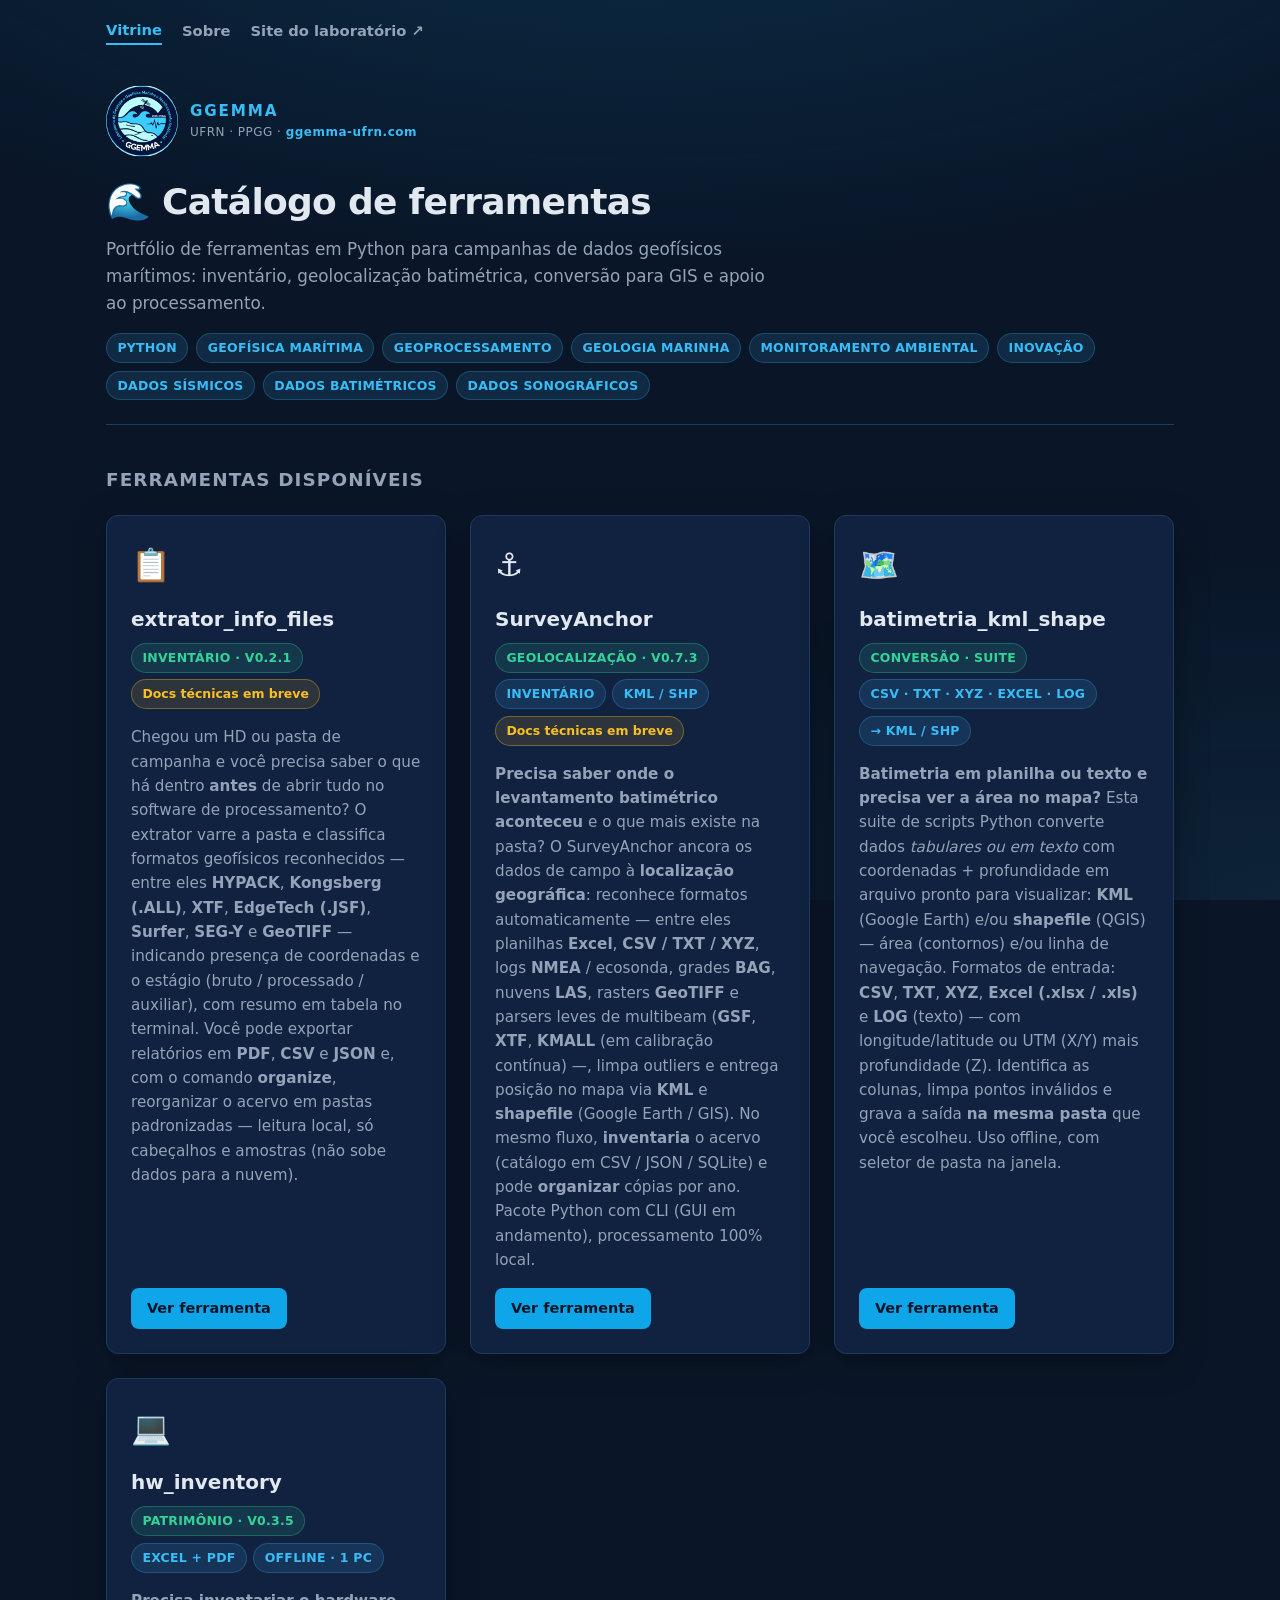
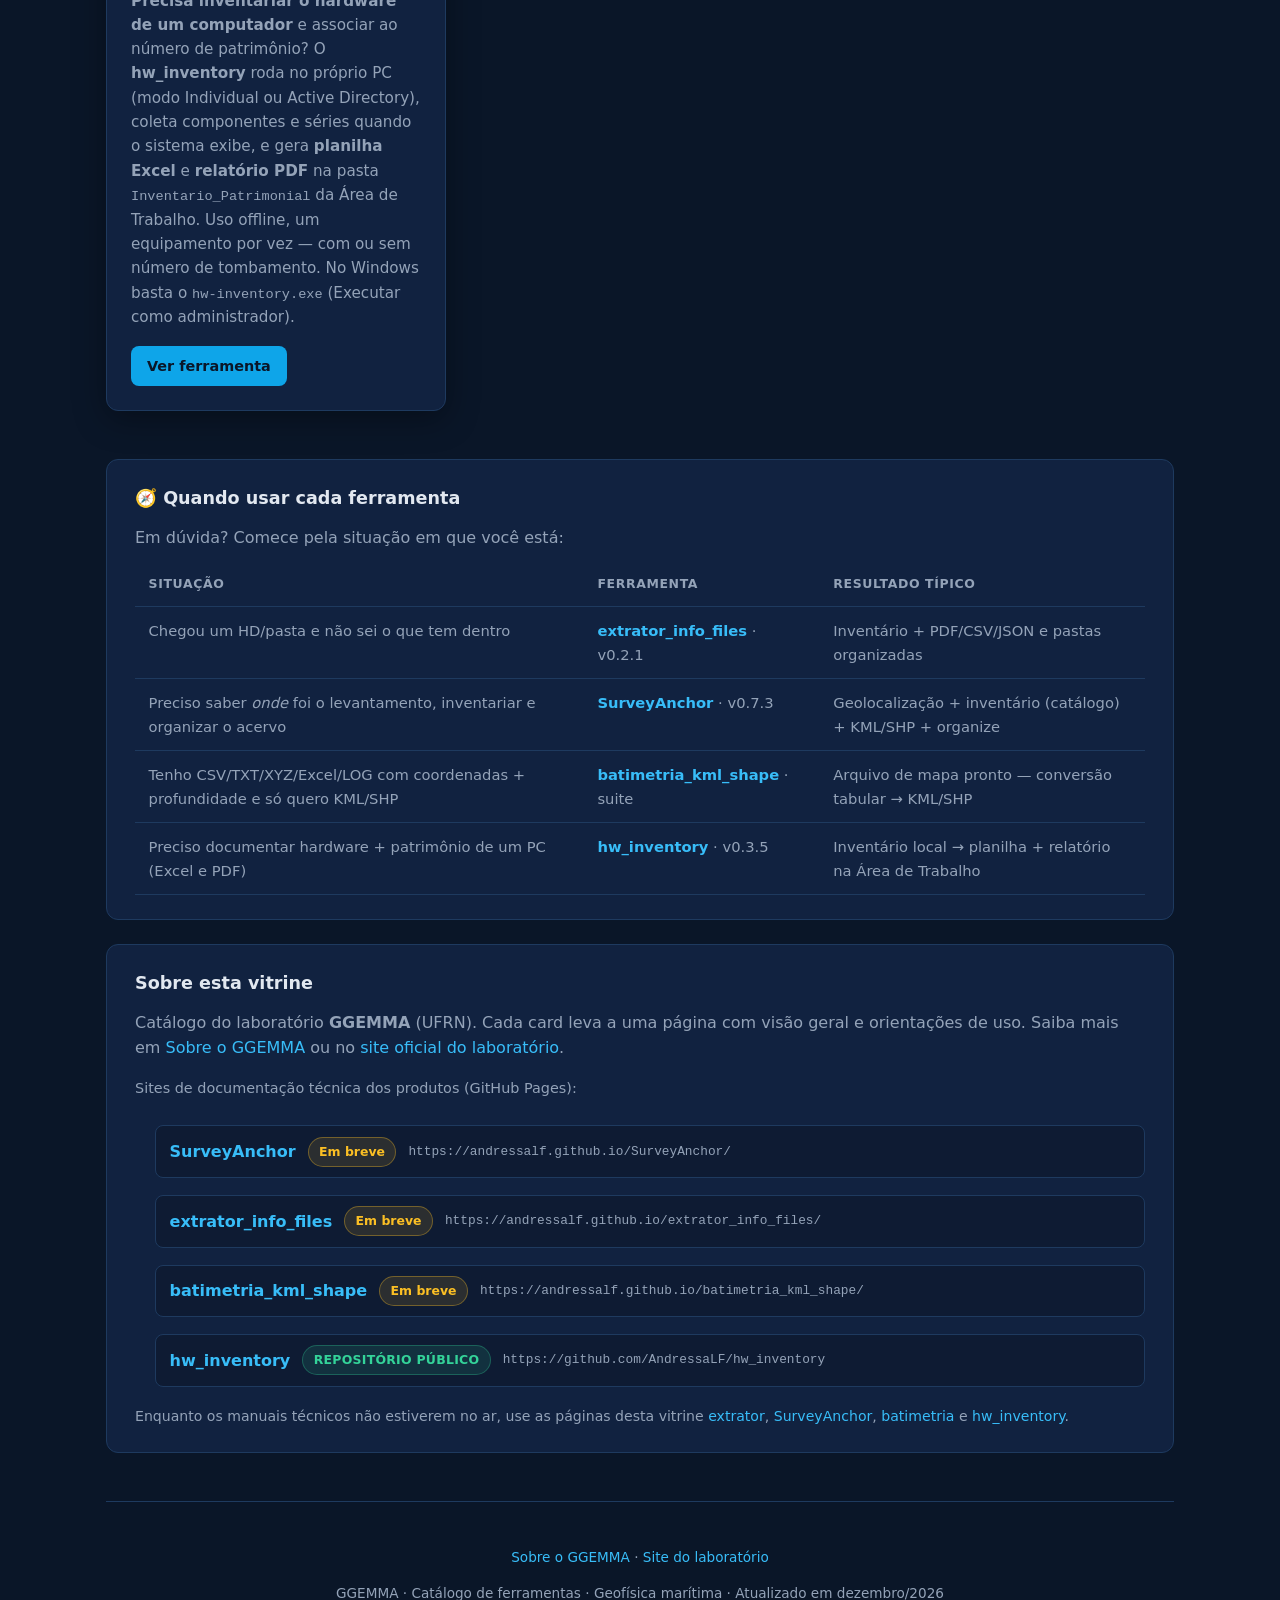
==== commit 0cc8694b: "Atualiza identidade visual com o novo logo circular GGEMMA. Substitui favicon, apple-touch e marca d" ====
--- a/docs/index.html
+++ b/docs/index.html
@@ -27,7 +27,7 @@
 
     <header class="site-header">
       <div class="brand-row">
-        <img class="brand-mark" src="assets/logo_ggemma.png" alt="Logo GGEMMA" width="128" height="67">
+        <img class="brand-mark" src="assets/logo_ggemma.png" alt="Logo GGEMMA" width="96" height="96">
         <p class="brand-label">
           <a href="sobre.html" style="color: inherit; text-decoration: none;">GGEMMA</a>
           <span>UFRN · PPGG · <a href="https://www.ggemma-ufrn.com/" rel="noopener noreferrer" target="_blank">ggemma-ufrn.com</a></span>
--- a/docs/assets/style.css
+++ b/docs/assets/style.css
@@ -98,10 +98,11 @@
 }
 
 .brand-mark {
-  width: 5.5rem;
-  height: auto;
+  width: 4.5rem;
+  height: 4.5rem;
   flex-shrink: 0;
   object-fit: contain;
+  border-radius: 50%;
 }
 
 .brand-label {
